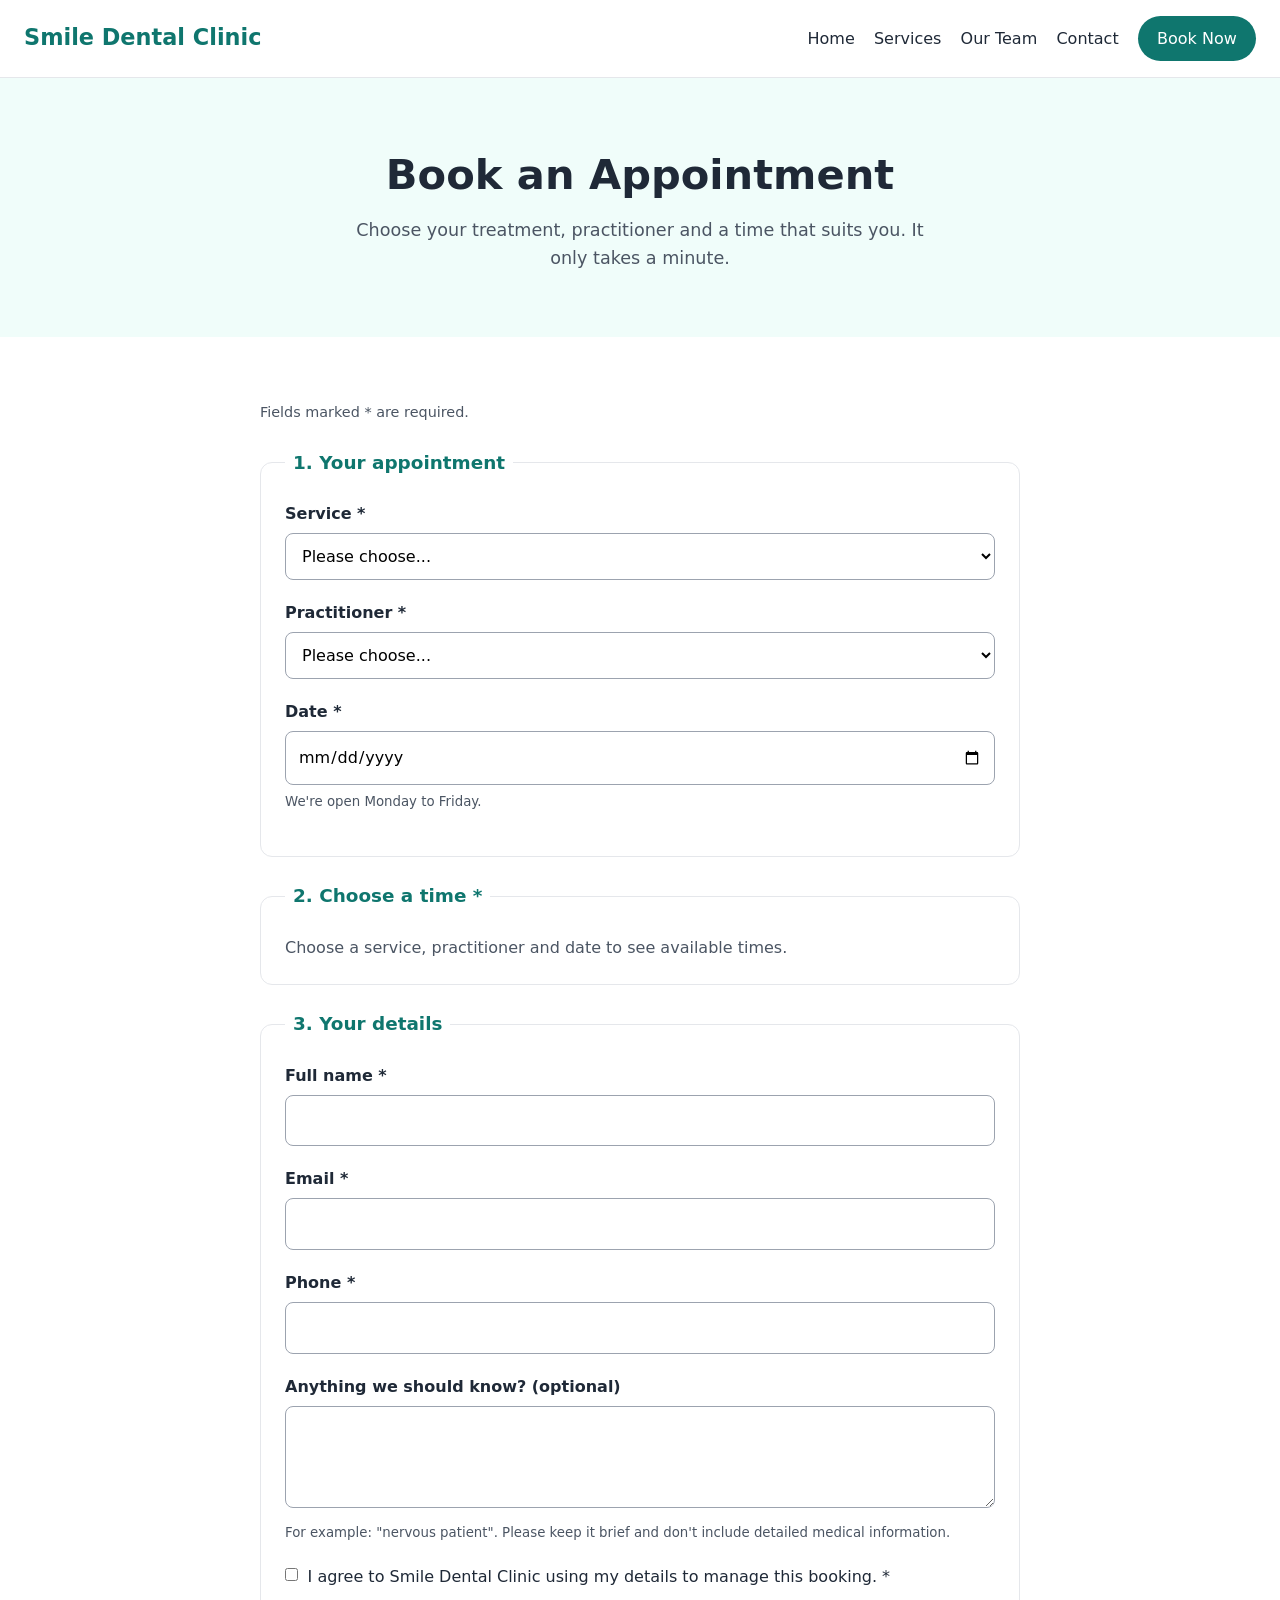
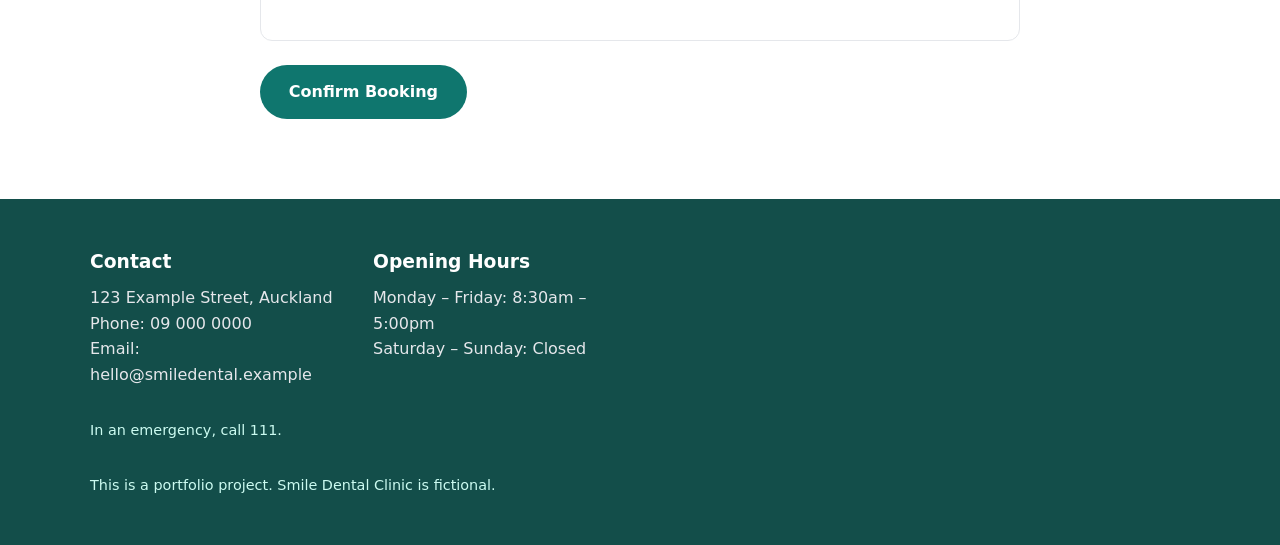
==== frontend/booking.html @ 89db1a35 "Add booking page and fix nav button colours" ====
<!DOCTYPE html>
<html lang="en-NZ">
<head>
  <meta charset="UTF-8">
  <meta name="viewport" content="width=device-width, initial-scale=1.0">
  <meta name="description" content="Book a dental appointment online at Smile Dental Clinic.">
  <title>Book an Appointment | Smile Dental Clinic</title>
  <link rel="stylesheet" href="css/styles.css">
</head>
<body>

  <!-- HEADER -->
  <header class="site-header">
    <a href="index.html" class="logo">Smile Dental Clinic</a>
    <nav>
      <ul class="nav-links">
        <li><a href="index.html">Home</a></li>
        <li><a href="services.html">Services</a></li>
        <li><a href="team.html">Our Team</a></li>
        <li><a href="contact.html">Contact</a></li>
        <li><a href="booking.html" class="btn" aria-current="page">Book Now</a></li>
      </ul>
    </nav>
  </header>

  <main>

    <!-- PAGE HEADER -->
    <section class="page-header">
      <h1>Book an Appointment</h1>
      <p>Choose your treatment, practitioner and a time that suits you. It only takes a minute.</p>
    </section>

    <!-- BOOKING FORM -->
    <section>
      <form id="booking-form" class="booking-form">

        <p class="required-note">Fields marked * are required.</p>

        <!-- STEP 1: What and when -->
        <fieldset>
          <legend>1. Your appointment</legend>

          <div class="form-group">
            <label for="service">Service *</label>
            <select id="service" name="service" required>
              <option value="">Please choose...</option>
              <option value="checkup">Check-up &amp; Clean (45 min)</option>
              <option value="child-checkup">Children's Check-up (30 min)</option>
              <option value="filling">Fillings (45 min)</option>
              <option value="whitening">Teeth Whitening (60 min)</option>
              <option value="extraction">Tooth Extraction (45 min)</option>
              <option value="emergency">Emergency Appointment (30 min)</option>
            </select>
          </div>

          <div class="form-group">
            <label for="practitioner">Practitioner *</label>
            <select id="practitioner" name="practitioner" required>
              <option value="">Please choose...</option>
              <option value="aroha">Dr Aroha Smith (Dentist)</option>
              <option value="james">Dr James Patel (Dentist)</option>
              <option value="mei">Mei Chen (Dental Hygienist)</option>
              <option value="sophie">Sophie Taylor (Dental Therapist)</option>
            </select>
          </div>

          <div class="form-group">
            <label for="date">Date *</label>
            <input type="date" id="date" name="date" required>
            <small>We're open Monday to Friday.</small>
          </div>
        </fieldset>

        <!-- STEP 2: Time -->
        <fieldset>
          <legend>2. Choose a time *</legend>
          <div id="time-slots" class="time-slots">
            <p class="slots-message">Choose a service, practitioner and date to see available times.</p>
          </div>
        </fieldset>

        <!-- STEP 3: Patient details -->
        <fieldset>
          <legend>3. Your details</legend>

          <div class="form-group">
            <label for="patient-name">Full name *</label>
            <input type="text" id="patient-name" name="patientName" autocomplete="name" required minlength="2" maxlength="100">
          </div>

          <div class="form-group">
            <label for="patient-email">Email *</label>
            <input type="email" id="patient-email" name="patientEmail" autocomplete="email" required>
          </div>

          <div class="form-group">
            <label for="patient-phone">Phone *</label>
            <input type="tel" id="patient-phone" name="patientPhone" autocomplete="tel" required>
          </div>

          <div class="form-group">
            <label for="notes">Anything we should know? (optional)</label>
            <textarea id="notes" name="notes" rows="3" maxlength="500"></textarea>
            <small>For example: "nervous patient". Please keep it brief and don't include detailed medical information.</small>
          </div>

          <div class="form-group checkbox-group">
            <input type="checkbox" id="booking-consent" name="consent" required>
            <label for="booking-consent">I agree to Smile Dental Clinic using my details to manage this booking.&nbsp;*</label>
          </div>
        </fieldset>

        <button type="submit" class="btn btn-large">Confirm Booking</button>
        <p id="booking-status" class="form-status" role="status"></p>

      </form>
    </section>

  </main>

  <!-- FOOTER -->
  <footer class="site-footer">
    <div>
      <h3>Contact</h3>
      <p>123 Example Street, Auckland</p>
      <p>Phone: 09 000 0000</p>
      <p>Email: hello@smiledental.example</p>
    </div>
    <div>
      <h3>Opening Hours</h3>
      <p>Monday – Friday: 8:30am – 5:00pm</p>
      <p>Saturday – Sunday: Closed</p>
    </div>
    <p class="notice">In an emergency, call 111.</p>
    <p class="notice">This is a portfolio project. Smile Dental Clinic is fictional.</p>
  </footer>

  <script src="js/main.js"></script>
</body>
</html>
---- frontend/css/styles.css ----
/* =========================================
   BRAND SETTINGS
   Change these to rebrand for another clinic
   ========================================= */
:root {
--color-primary: #0f766e;    /* main teal */
  --color-primary-dark: #115e59; /* darker teal for hover */
  --color-light: #f0fdfa;        /* very light teal background */
  --color-text: #1f2937;         /* dark grey text */
  --color-muted: #4b5563;        /* lighter grey text */
  --color-border: #e5e7eb;
  --radius: 12px;                /* rounded corners */
}

/* =========================================
   BASE STYLES (apply to the whole page)
   ========================================= */
* {
  box-sizing: border-box;
  margin: 0;
  padding: 0;
}

body {
  font-family: system-ui, -apple-system, "Segoe UI", Roboto, sans-serif;
  color: var(--color-text);
  line-height: 1.6;
  background: #ffffff;
}

a {
  color: var(--color-primary);
}

/* Clear outline when using the keyboard (accessibility) */
a:focus-visible {
  outline: 3px solid #f59e0b;
  outline-offset: 3px;
}

h2 {
  font-size: 2rem;
  text-align: center;
  margin-bottom: 2rem;
}

/* Every section: space above/below, content centred and max 1100px wide */
main section {
  padding: 4rem max(1.5rem, calc((100% - 1100px) / 2));
}

/* =========================================
   BUTTONS
   ========================================= */
.btn {
  display: inline-block;
  background: var(--color-primary);
  color: #ffffff;
  padding: 0.6rem 1.2rem;
  border-radius: 999px;
  text-decoration: none;
  font-weight: 600;
  transition: background 0.2s;
}

.btn:hover {
  background: var(--color-primary-dark);
}

.btn-large {
  padding: 0.9rem 1.8rem;
  font-size: 1.1rem;
}

/* =========================================
   HEADER AND NAVIGATION
   ========================================= */
.site-header {
  display: flex;
  flex-wrap: wrap;
  justify-content: space-between;
  align-items: center;
  gap: 1rem;
  padding: 1rem 1.5rem;
  background: #ffffff;
  border-bottom: 1px solid var(--color-border);
  position: sticky;   /* header stays at the top when scrolling */
  top: 0;
  z-index: 10;
}

.logo {
  font-size: 1.4rem;
  font-weight: 700;
  color: var(--color-primary);
  text-decoration: none;
}

.nav-links {
  list-style: none;   /* removes the bullet points */
  display: flex;      /* puts the links in a row */
  flex-wrap: wrap;
  align-items: center;
  gap: 1.2rem;
}

.nav-links a {
  color: var(--color-text);
  text-decoration: none;
  font-weight: 500;
}

.nav-links a:not(.btn):hover {
  color: var(--color-primary);
}

.nav-links .btn {
  color: #ffffff;
}

/* =========================================
   HERO SECTION
   ========================================= */
.hero {
  text-align: center;
  background: linear-gradient(135deg, var(--color-light), #ccfbf1);
}

.hero h1 {
  font-size: clamp(2rem, 5vw, 3.2rem); /* grows with screen size */
  line-height: 1.2;
  margin-bottom: 1rem;
}

.hero p {
  font-size: 1.2rem;
  color: var(--color-muted);
  max-width: 600px;
  margin: 0 auto 2rem;
}

/* =========================================
   SERVICES PREVIEW
   ========================================= */
.services-preview {
  text-align: center;
}

.cards {
  display: grid;
  grid-template-columns: repeat(auto-fit, minmax(250px, 1fr));
  gap: 1.5rem;
  margin-bottom: 2rem;
}

.card {
  text-align: left;
  background: #ffffff;
  border: 1px solid var(--color-border);
  border-radius: var(--radius);
  padding: 1.5rem;
  box-shadow: 0 2px 8px rgba(0, 0, 0, 0.05);
  transition: transform 0.2s;
}

.card:hover {
  transform: translateY(-4px); /* lifts slightly on hover */
}

.card h3 {
  color: var(--color-primary);
  margin-bottom: 0.5rem;
}

/* =========================================
   WHY CHOOSE US
   ========================================= */
.why-us {
  background: var(--color-light);
}

.why-us ul {
  list-style: none;
  display: grid;
  gap: 1rem;
  max-width: 700px;
  margin: 0 auto;
}

.why-us li {
  background: #ffffff;
  padding: 1rem 1.5rem;
  border-left: 4px solid var(--color-primary);
  border-radius: var(--radius);
}

/* =========================================
   CALL TO ACTION
   ========================================= */
.cta {
  text-align: center;
  background: var(--color-primary);
  color: #ffffff;
}

.cta .btn {
  background: #ffffff;
  color: var(--color-primary);
}

.cta .btn:hover {
  background: var(--color-light);
}

/* =========================================
   FOOTER
   ========================================= */
.site-footer {
  display: grid;
  grid-template-columns: repeat(auto-fit, minmax(250px, 1fr));
  gap: 2rem;
  padding: 3rem max(1.5rem, calc((100% - 1100px) / 2));
  background: #134e4a;
  color: #e5e7eb;
}

.site-footer h3 {
  color: #ffffff;
  margin-bottom: 0.5rem;
}

.notice {
  grid-column: 1 / -1; /* stretches across the full width */
  font-size: 0.9rem;
  color: #ccfbf1;
}

/* =========================================
   SMALL SCREENS (phones)
   ========================================= */
@media (max-width: 600px) {
  .site-header {
    flex-direction: column;
    align-items: flex-start;
  }

  main section {
    padding-top: 3rem;
    padding-bottom: 3rem;
  }
}


/* =========================================
   INNER PAGES (Services, Team, Contact...)
   ========================================= */

/* Highlight the current page in the menu */
.nav-links a[aria-current="page"]:not(.btn) {
  color: var(--color-primary);
  font-weight: 700;
}

/* Coloured banner at the top of inner pages */
.page-header {
  text-align: center;
  background: var(--color-light);
}

.page-header h1 {
  font-size: clamp(2rem, 4vw, 2.6rem);
  margin-bottom: 0.5rem;
}

.page-header p {
  color: var(--color-muted);
  max-width: 600px;
  margin: 0 auto;
  font-size: 1.1rem;
}

/* Service cards: stack contents so buttons line up */
.service-card {
  display: flex;
  flex-direction: column;
}

.service-meta {
  display: flex;
  justify-content: space-between;
  margin-top: auto;   /* pushes duration/price to the bottom */
  padding: 1rem 0;
  border-top: 1px solid var(--color-border);
  color: var(--color-muted);
}

.service-meta strong {
  color: var(--color-text);
}

.service-card .btn {
  align-self: flex-start;
}

.price-note {
  text-align: center;
  color: var(--color-muted);
  font-size: 0.9rem;
}


/* =========================================
   TEAM PAGE
   ========================================= */
.team-card {
  display: flex;
  flex-direction: column;
  align-items: center;   /* centres everything horizontally */
  text-align: center;
}

.avatar {
  width: 96px;
  height: 96px;
  border-radius: 50%;    /* makes the square a circle */
  display: flex;
  align-items: center;
  justify-content: center;
  margin-bottom: 1rem;
  background: var(--color-light);
  border: 3px solid var(--color-primary);
  color: var(--color-primary);
  font-size: 2rem;
  font-weight: 700;
}

.role {
  color: var(--color-muted);
  font-weight: 600;
  margin-bottom: 0.75rem;
}

.team-card .btn {
  margin-top: auto;      /* keeps buttons lined up at the bottom */
}

.team-card p:not(.role) {
  margin-bottom: 1.5rem;
}


/* =========================================
   CONTACT PAGE
   ========================================= */

/* Two columns on wide screens, one on phones */
.contact-layout {
  display: grid;
  grid-template-columns: repeat(auto-fit, minmax(300px, 1fr));
  gap: 3rem;
}

.contact-layout h2 {
  text-align: left;
  font-size: 1.5rem;
  margin-bottom: 1rem;
}

.contact-info p {
  margin-bottom: 1rem;
}

.emergency {
  padding: 1rem;
  border-left: 4px solid #dc2626;
  background: #fef2f2;
  border-radius: var(--radius);
}

.required-note {
  color: var(--color-muted);
  font-size: 0.9rem;
  margin-bottom: 1.5rem;
}

/* ---------- Form fields ---------- */
.form-group {
  margin-bottom: 1.25rem;
}

.form-group label {
  display: block;
  font-weight: 600;
  margin-bottom: 0.4rem;
}

.form-group input,
.form-group select,
.form-group textarea {
  width: 100%;
  padding: 0.75rem;
  border: 1px solid #9ca3af;
  border-radius: 8px;
  font: inherit;
  background: #ffffff;
}

/* Clear highlight on the field you're typing in */
.form-group input:focus,
.form-group select:focus,
.form-group textarea:focus {
  outline: 3px solid var(--color-primary);
  outline-offset: 1px;
}

/* Red border on fields with a mistake (after the user has interacted) */
.form-group input:user-invalid,
.form-group select:user-invalid,
.form-group textarea:user-invalid {
  border-color: #dc2626;
}

.form-group small {
  display: block;
  margin-top: 0.4rem;
  color: var(--color-muted);
}

/* Checkbox sits next to its label */
.checkbox-group {
  display: flex;
  align-items: flex-start;
  gap: 0.6rem;
}

.checkbox-group input {
  width: auto;
  margin-top: 0.3rem;
}

.checkbox-group label {
  font-weight: 400;
}

/* Make the <button> look like our link buttons */
button.btn {
  border: none;
  cursor: pointer;
  font: inherit;
  font-weight: 600;
}

.form-status {
  margin-top: 1rem;
  color: var(--color-primary);
  font-weight: 600;
}

/* =========================================
   BOOKING PAGE
   ========================================= */
.booking-form {
  max-width: 760px;
  margin: 0 auto;
}

.booking-form fieldset {
  border: 1px solid var(--color-border);
  border-radius: var(--radius);
  padding: 1.5rem;
  margin-bottom: 1.5rem;
}

.booking-form legend {
  padding: 0 0.5rem;
  font-weight: 700;
  font-size: 1.15rem;
  color: var(--color-primary);
}

/* Grid of time buttons */
.time-slots {
  display: grid;
  grid-template-columns: repeat(auto-fill, minmax(100px, 1fr));
  gap: 0.75rem;
}

.slots-message {
  grid-column: 1 / -1;
  color: var(--color-muted);
}

/* Each time slot = a hidden radio button with a styled label */
.slot input {
  position: absolute;
  opacity: 0;
}

.slot span {
  display: block;
  padding: 0.6rem;
  text-align: center;
  border: 1px solid #9ca3af;
  border-radius: 8px;
  cursor: pointer;
  font-weight: 600;
}

.slot span:hover {
  border-color: var(--color-primary);
}

/* Selected time */
.slot input:checked + span {
  background: var(--color-primary);
  border-color: var(--color-primary);
  color: #ffffff;
}

/* Keyboard focus */
.slot input:focus-visible + span {
  outline: 3px solid var(--color-primary);
  outline-offset: 2px;
}

/* Already booked */
.slot input:disabled + span {
  opacity: 0.4;
  text-decoration: line-through;
  cursor: not-allowed;
}
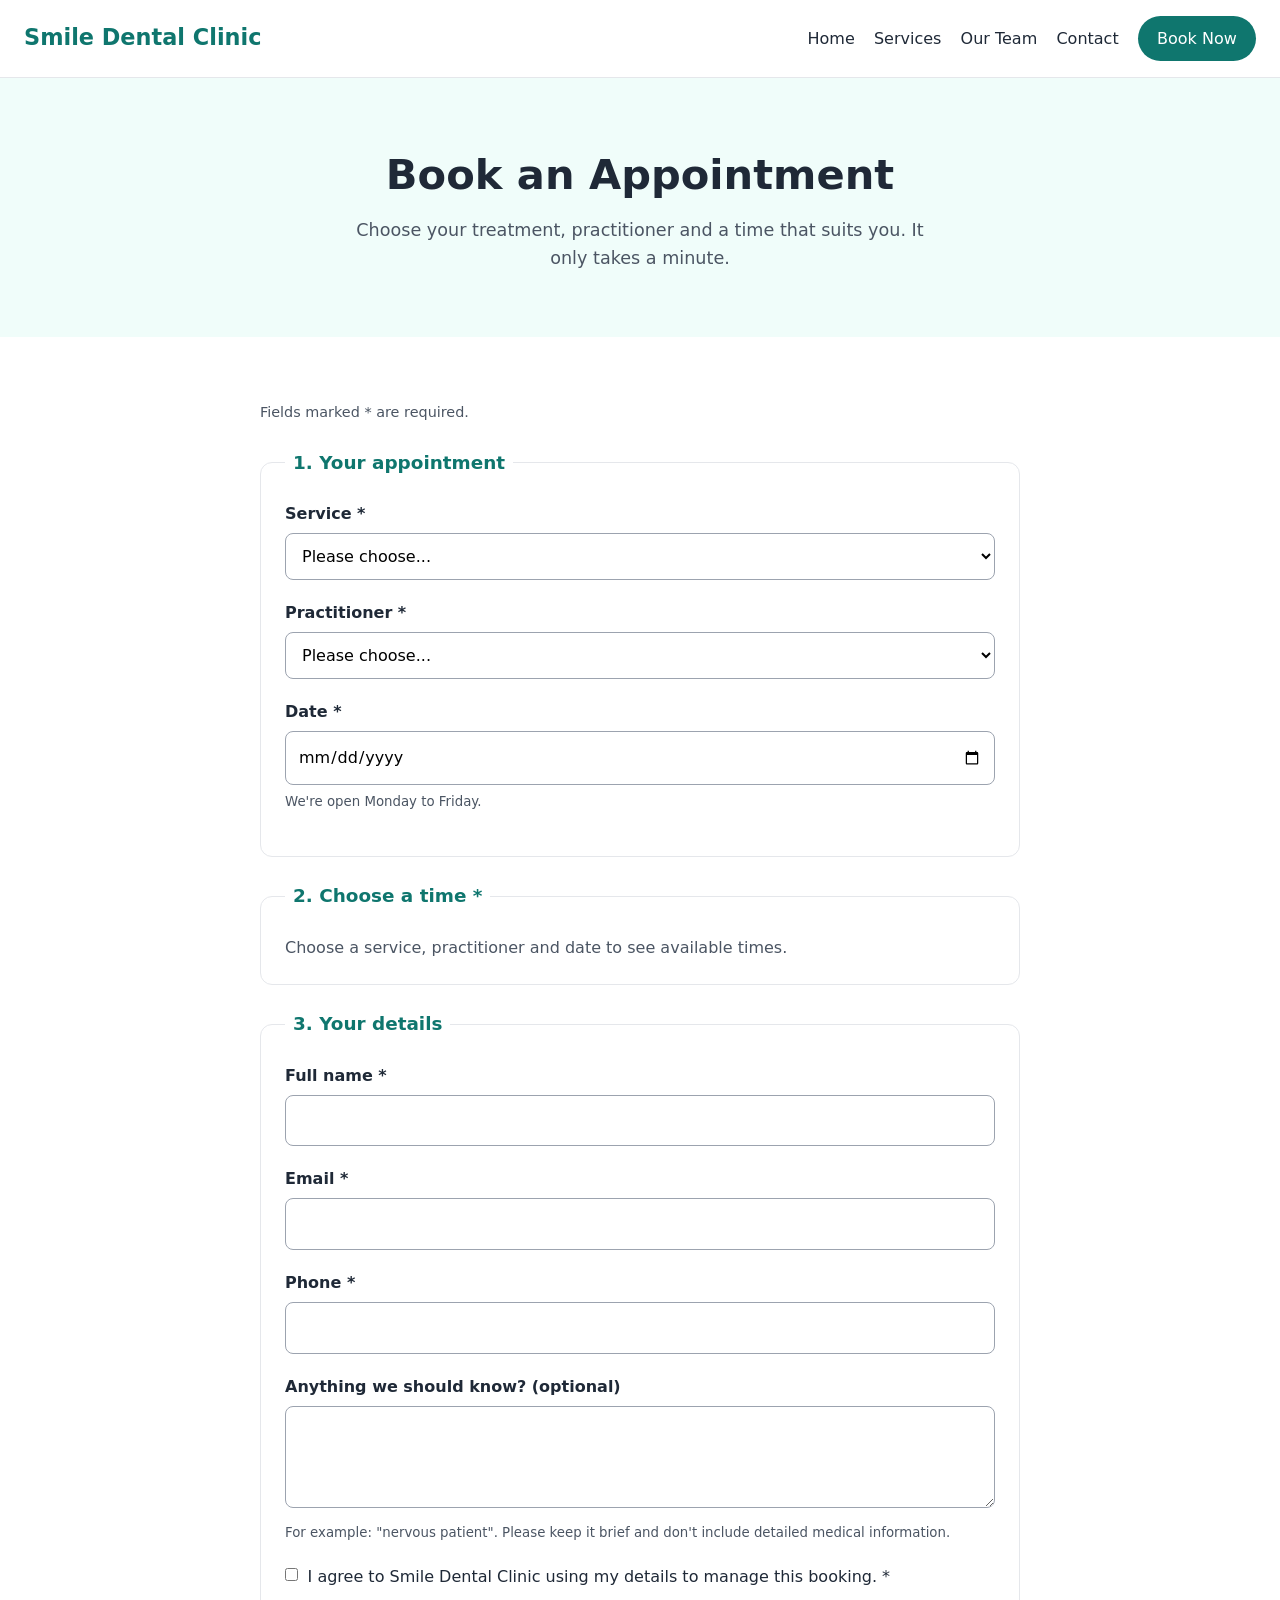
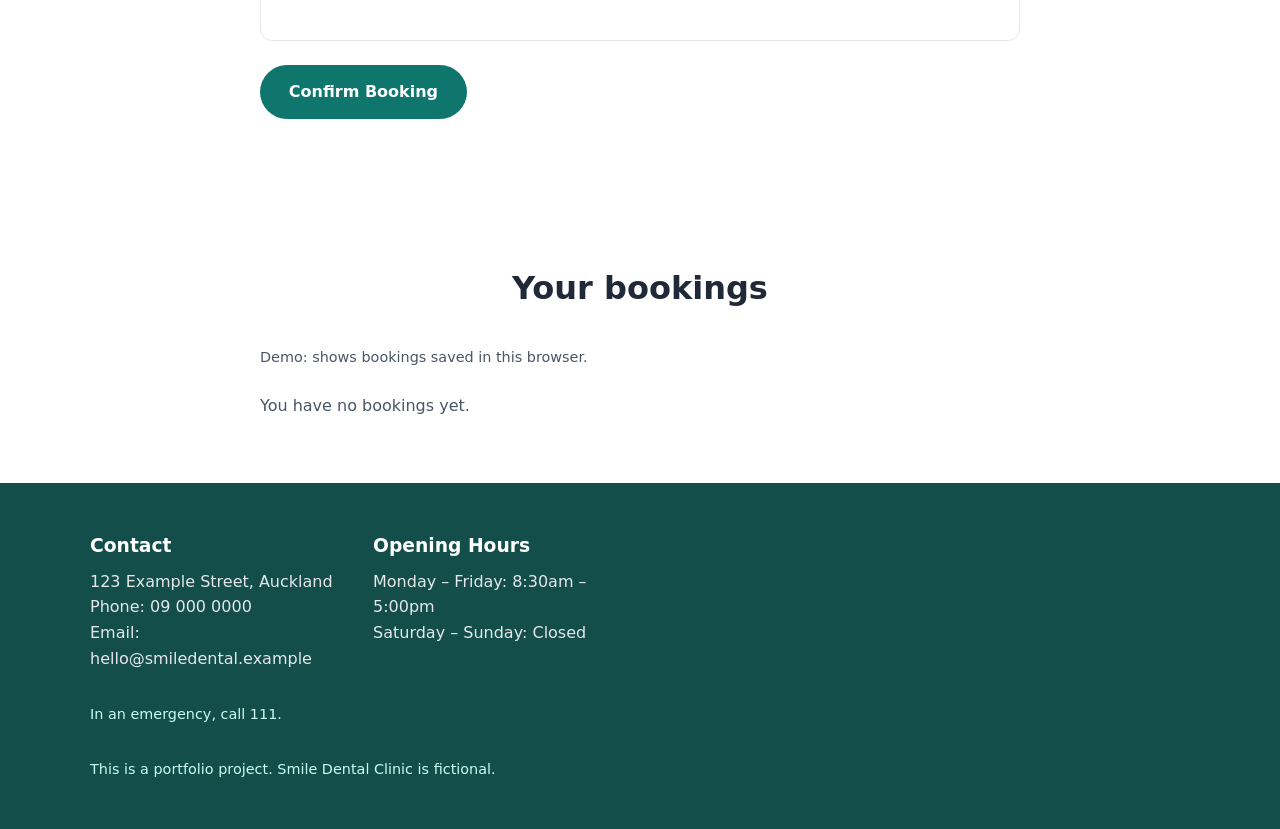
==== commit fdc49d36: "Add bookings list with cancel" ====
--- a/frontend/booking.html
+++ b/frontend/booking.html
@@ -1,141 +1,199 @@
-<!DOCTYPE html>
+<!doctype html>
 <html lang="en-NZ">
-<head>
-  <meta charset="UTF-8">
-  <meta name="viewport" content="width=device-width, initial-scale=1.0">
-  <meta name="description" content="Book a dental appointment online at Smile Dental Clinic.">
-  <title>Book an Appointment | Smile Dental Clinic</title>
-  <link rel="stylesheet" href="css/styles.css">
-</head>
-<body>
+  <head>
+    <meta charset="UTF-8" />
+    <meta name="viewport" content="width=device-width, initial-scale=1.0" />
+    <meta
+      name="description"
+      content="Book a dental appointment online at Smile Dental Clinic."
+    />
+    <title>Book an Appointment | Smile Dental Clinic</title>
+    <link rel="stylesheet" href="css/styles.css" />
+  </head>
+  <body>
+    <!-- HEADER -->
+    <header class="site-header">
+      <a href="index.html" class="logo">Smile Dental Clinic</a>
+      <nav>
+        <ul class="nav-links">
+          <li><a href="index.html">Home</a></li>
+          <li><a href="services.html">Services</a></li>
+          <li><a href="team.html">Our Team</a></li>
+          <li><a href="contact.html">Contact</a></li>
+          <li>
+            <a href="booking.html" class="btn" aria-current="page">Book Now</a>
+          </li>
+        </ul>
+      </nav>
+    </header>
 
-  <!-- HEADER -->
-  <header class="site-header">
-    <a href="index.html" class="logo">Smile Dental Clinic</a>
-    <nav>
-      <ul class="nav-links">
-        <li><a href="index.html">Home</a></li>
-        <li><a href="services.html">Services</a></li>
-        <li><a href="team.html">Our Team</a></li>
-        <li><a href="contact.html">Contact</a></li>
-        <li><a href="booking.html" class="btn" aria-current="page">Book Now</a></li>
-      </ul>
-    </nav>
-  </header>
+    <main>
+      <!-- PAGE HEADER -->
+      <section class="page-header">
+        <h1>Book an Appointment</h1>
+        <p>
+          Choose your treatment, practitioner and a time that suits you. It only
+          takes a minute.
+        </p>
+      </section>
 
-  <main>
+      <!-- BOOKING FORM -->
+      <section>
+        <form id="booking-form" class="booking-form">
+          <p class="required-note">Fields marked * are required.</p>
 
-    <!-- PAGE HEADER -->
-    <section class="page-header">
-      <h1>Book an Appointment</h1>
-      <p>Choose your treatment, practitioner and a time that suits you. It only takes a minute.</p>
-    </section>
+          <!-- STEP 1: What and when -->
+          <fieldset>
+            <legend>1. Your appointment</legend>
 
-    <!-- BOOKING FORM -->
-    <section>
-      <form id="booking-form" class="booking-form">
+            <div class="form-group">
+              <label for="service">Service *</label>
+              <select id="service" name="service" required>
+                <option value="">Please choose...</option>
+                <option value="checkup">Check-up &amp; Clean (45 min)</option>
+                <option value="child-checkup">
+                  Children's Check-up (30 min)
+                </option>
+                <option value="filling">Fillings (45 min)</option>
+                <option value="whitening">Teeth Whitening (60 min)</option>
+                <option value="extraction">Tooth Extraction (45 min)</option>
+                <option value="emergency">
+                  Emergency Appointment (30 min)
+                </option>
+              </select>
+            </div>
 
-        <p class="required-note">Fields marked * are required.</p>
+            <div class="form-group">
+              <label for="practitioner">Practitioner *</label>
+              <select id="practitioner" name="practitioner" required>
+                <option value="">Please choose...</option>
+                <option value="aroha">Dr Aroha Smith (Dentist)</option>
+                <option value="james">Dr James Patel (Dentist)</option>
+                <option value="mei">Mei Chen (Dental Hygienist)</option>
+                <option value="sophie">Sophie Taylor (Dental Therapist)</option>
+              </select>
+            </div>
 
-        <!-- STEP 1: What and when -->
-        <fieldset>
-          <legend>1. Your appointment</legend>
+            <div class="form-group">
+              <label for="date">Date *</label>
+              <input type="date" id="date" name="date" required />
+              <small>We're open Monday to Friday.</small>
+            </div>
+          </fieldset>
 
-          <div class="form-group">
-            <label for="service">Service *</label>
-            <select id="service" name="service" required>
-              <option value="">Please choose...</option>
-              <option value="checkup">Check-up &amp; Clean (45 min)</option>
-              <option value="child-checkup">Children's Check-up (30 min)</option>
-              <option value="filling">Fillings (45 min)</option>
-              <option value="whitening">Teeth Whitening (60 min)</option>
-              <option value="extraction">Tooth Extraction (45 min)</option>
-              <option value="emergency">Emergency Appointment (30 min)</option>
-            </select>
-          </div>
+          <!-- STEP 2: Time -->
+          <fieldset>
+            <legend>2. Choose a time *</legend>
+            <div id="time-slots" class="time-slots">
+              <p class="slots-message">
+                Choose a service, practitioner and date to see available times.
+              </p>
+            </div>
+          </fieldset>
 
-          <div class="form-group">
-            <label for="practitioner">Practitioner *</label>
-            <select id="practitioner" name="practitioner" required>
-              <option value="">Please choose...</option>
-              <option value="aroha">Dr Aroha Smith (Dentist)</option>
-              <option value="james">Dr James Patel (Dentist)</option>
-              <option value="mei">Mei Chen (Dental Hygienist)</option>
-              <option value="sophie">Sophie Taylor (Dental Therapist)</option>
-            </select>
-          </div>
+          <!-- STEP 3: Patient details -->
+          <fieldset>
+            <legend>3. Your details</legend>
 
-          <div class="form-group">
-            <label for="date">Date *</label>
-            <input type="date" id="date" name="date" required>
-            <small>We're open Monday to Friday.</small>
-          </div>
-        </fieldset>
+            <div class="form-group">
+              <label for="patient-name">Full name *</label>
+              <input
+                type="text"
+                id="patient-name"
+                name="patientName"
+                autocomplete="name"
+                required
+                minlength="2"
+                maxlength="100"
+              />
+            </div>
 
-        <!-- STEP 2: Time -->
-        <fieldset>
-          <legend>2. Choose a time *</legend>
-          <div id="time-slots" class="time-slots">
-            <p class="slots-message">Choose a service, practitioner and date to see available times.</p>
-          </div>
-        </fieldset>
+            <div class="form-group">
+              <label for="patient-email">Email *</label>
+              <input
+                type="email"
+                id="patient-email"
+                name="patientEmail"
+                autocomplete="email"
+                required
+              />
+            </div>
 
-        <!-- STEP 3: Patient details -->
-        <fieldset>
-          <legend>3. Your details</legend>
+            <div class="form-group">
+              <label for="patient-phone">Phone *</label>
+              <input
+                type="tel"
+                id="patient-phone"
+                name="patientPhone"
+                autocomplete="tel"
+                required
+              />
+            </div>
 
-          <div class="form-group">
-            <label for="patient-name">Full name *</label>
-            <input type="text" id="patient-name" name="patientName" autocomplete="name" required minlength="2" maxlength="100">
-          </div>
+            <div class="form-group">
+              <label for="notes">Anything we should know? (optional)</label>
+              <textarea
+                id="notes"
+                name="notes"
+                rows="3"
+                maxlength="500"
+              ></textarea>
+              <small
+                >For example: "nervous patient". Please keep it brief and don't
+                include detailed medical information.</small
+              >
+            </div>
 
-          <div class="form-group">
-            <label for="patient-email">Email *</label>
-            <input type="email" id="patient-email" name="patientEmail" autocomplete="email" required>
-          </div>
+            <div class="form-group checkbox-group">
+              <input
+                type="checkbox"
+                id="booking-consent"
+                name="consent"
+                required
+              />
+              <label for="booking-consent"
+                >I agree to Smile Dental Clinic using my details to manage this
+                booking.&nbsp;*</label
+              >
+            </div>
+          </fieldset>
 
-          <div class="form-group">
-            <label for="patient-phone">Phone *</label>
-            <input type="tel" id="patient-phone" name="patientPhone" autocomplete="tel" required>
-          </div>
+          <button type="submit" class="btn btn-large">Confirm Booking</button>
+          <p id="booking-status" class="form-status" role="status"></p>
+        </form>
+      </section>
 
-          <div class="form-group">
-            <label for="notes">Anything we should know? (optional)</label>
-            <textarea id="notes" name="notes" rows="3" maxlength="500"></textarea>
-            <small>For example: "nervous patient". Please keep it brief and don't include detailed medical information.</small>
-          </div>
+      <!-- MY BOOKINGS -->
+      <section>
+        <div class="my-bookings">
+          <h2>Your bookings</h2>
+          <p class="required-note">
+            Demo: shows bookings saved in this browser.
+          </p>
+          <ul id="booking-list" class="booking-list"></ul>
+        </div>
+      </section>
+    </main>
 
-          <div class="form-group checkbox-group">
-            <input type="checkbox" id="booking-consent" name="consent" required>
-            <label for="booking-consent">I agree to Smile Dental Clinic using my details to manage this booking.&nbsp;*</label>
-          </div>
-        </fieldset>
+    <!-- FOOTER -->
+    <footer class="site-footer">
+      <div>
+        <h3>Contact</h3>
+        <p>123 Example Street, Auckland</p>
+        <p>Phone: 09 000 0000</p>
+        <p>Email: hello@smiledental.example</p>
+      </div>
+      <div>
+        <h3>Opening Hours</h3>
+        <p>Monday – Friday: 8:30am – 5:00pm</p>
+        <p>Saturday – Sunday: Closed</p>
+      </div>
+      <p class="notice">In an emergency, call 111.</p>
+      <p class="notice">
+        This is a portfolio project. Smile Dental Clinic is fictional.
+      </p>
+    </footer>
 
-        <button type="submit" class="btn btn-large">Confirm Booking</button>
-        <p id="booking-status" class="form-status" role="status"></p>
-
-      </form>
-    </section>
-
-  </main>
-
-  <!-- FOOTER -->
-  <footer class="site-footer">
-    <div>
-      <h3>Contact</h3>
-      <p>123 Example Street, Auckland</p>
-      <p>Phone: 09 000 0000</p>
-      <p>Email: hello@smiledental.example</p>
-    </div>
-    <div>
-      <h3>Opening Hours</h3>
-      <p>Monday – Friday: 8:30am – 5:00pm</p>
-      <p>Saturday – Sunday: Closed</p>
-    </div>
-    <p class="notice">In an emergency, call 111.</p>
-    <p class="notice">This is a portfolio project. Smile Dental Clinic is fictional.</p>
-  </footer>
-
-  <script src="js/main.js"></script>
-</body>
-</html>+    <script src="js/main.js"></script>
+  </body>
+</html>
--- a/frontend/css/styles.css
+++ b/frontend/css/styles.css
@@ -528,4 +528,50 @@
   opacity: 0.4;
   text-decoration: line-through;
   cursor: not-allowed;
+}
+
+/* =========================================
+   MY BOOKINGS LIST
+   ========================================= */
+.my-bookings {
+  max-width: 760px;
+  margin: 0 auto;
+}
+
+.booking-list {
+  list-style: none;
+  display: grid;
+  gap: 1rem;
+}
+
+.booking-item {
+  display: flex;
+  flex-wrap: wrap;
+  justify-content: space-between;
+  align-items: center;
+  gap: 1rem;
+  padding: 1rem 1.25rem;
+  border: 1px solid var(--color-border);
+  border-left: 4px solid var(--color-primary);
+  border-radius: var(--radius);
+}
+
+.booking-item p {
+  color: var(--color-muted);
+  margin-top: 0.25rem;
+}
+
+.booking-empty {
+  color: var(--color-muted);
+}
+
+/* Red outline button for cancelling */
+button.btn-cancel {
+  background: #ffffff;
+  color: #b91c1c;
+  border: 1px solid #b91c1c;
+}
+
+button.btn-cancel:hover {
+  background: #fef2f2;
 }
